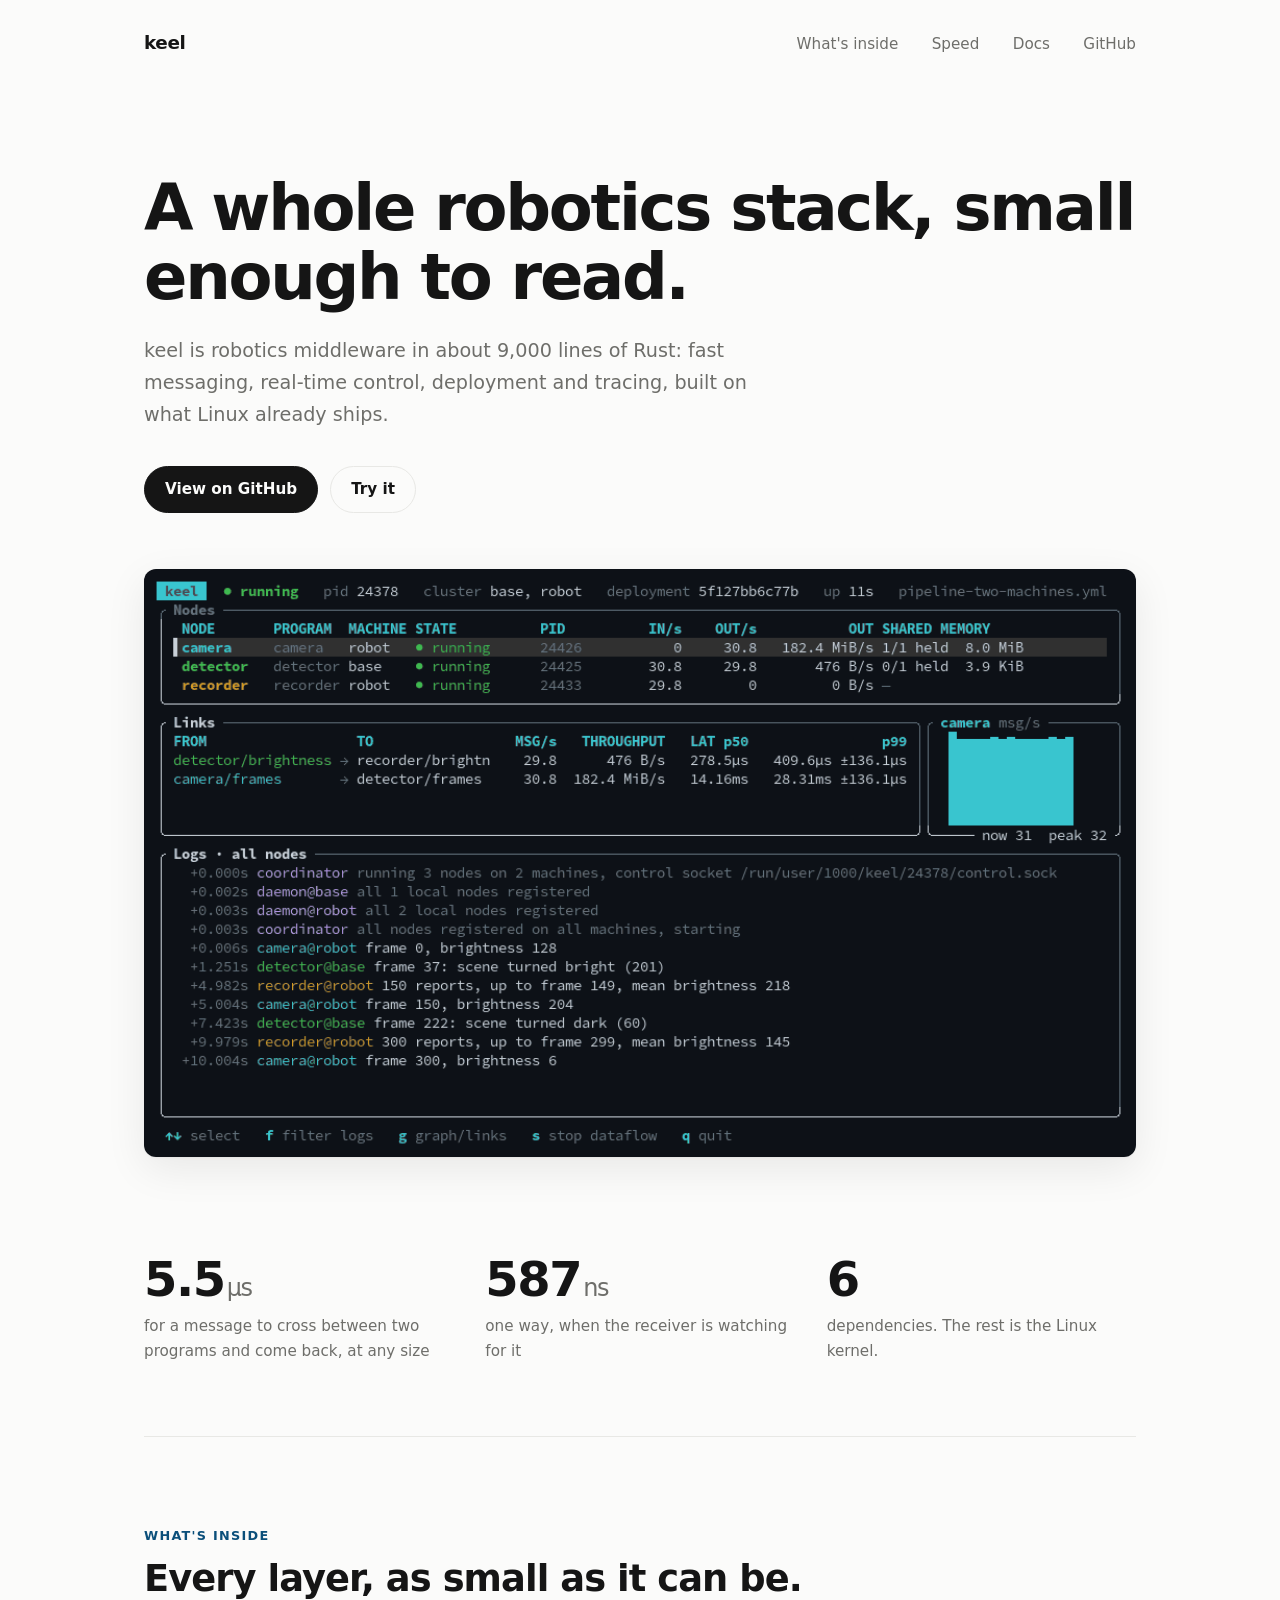
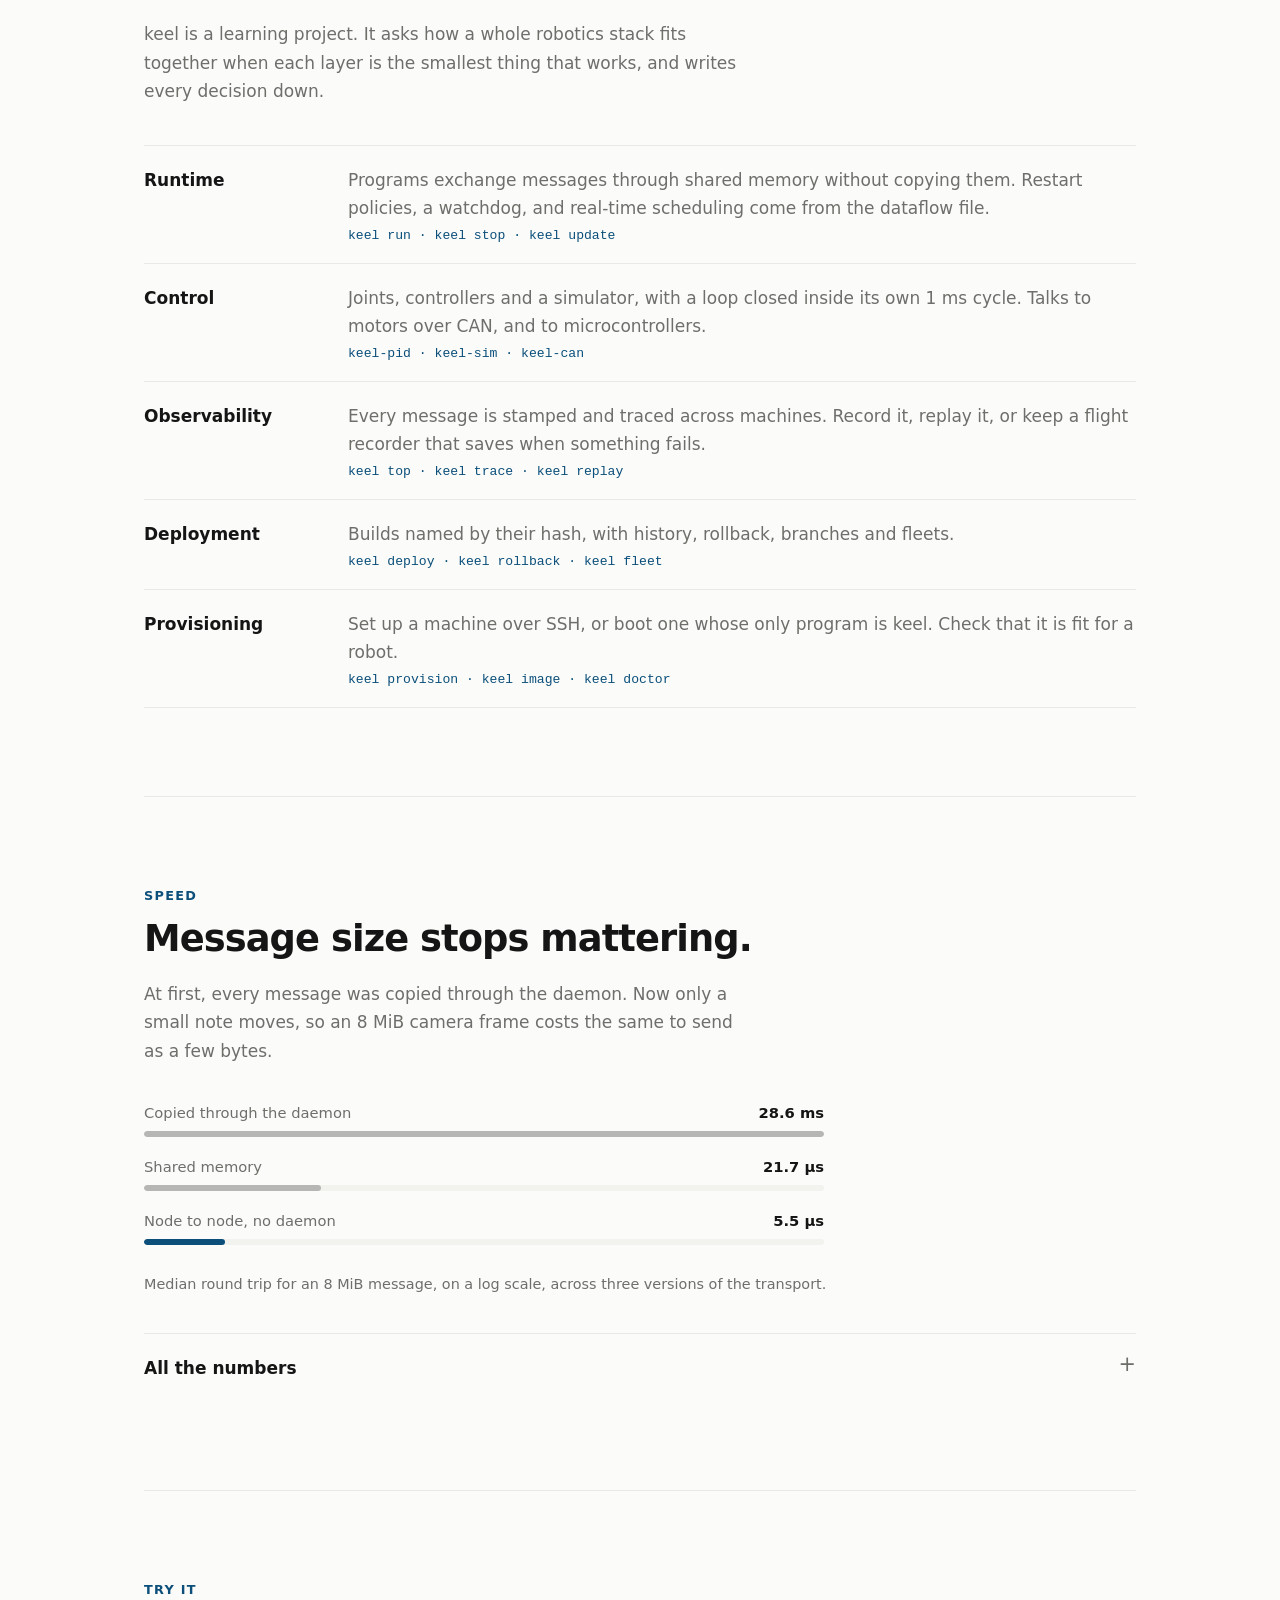
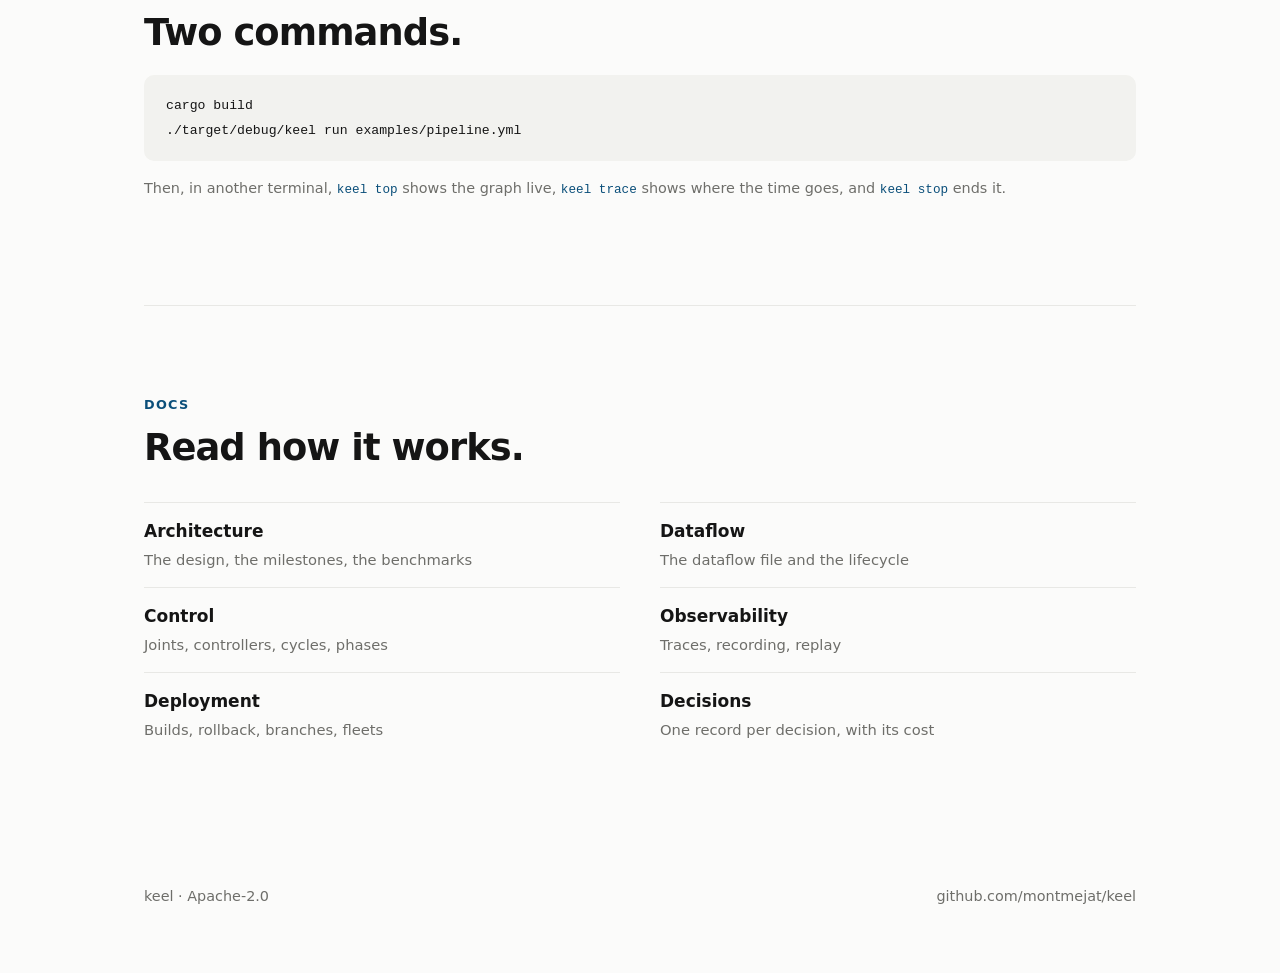
==== docs/index.html @ abe8e69a "A project page for GitHub Pages, with benchmarks from the desktop Co-Authored-By: Claude Sonnet 5.5 " ====
<!doctype html>
<html lang="en">
<head>
<meta charset="utf-8">
<meta name="viewport" content="width=device-width, initial-scale=1">
<title>keel</title>
<meta name="description" content="A whole robotics middleware stack in about 9,000 lines of Rust.">
<style>
  :root {
    --bg: #fbfbfa; --fg: #151515; --muted: #6e6e6a; --line: #e8e8e5;
    --accent: #0b4f7a; --surface: #f2f2ef; --shadow: 0 1px 2px rgb(0 0 0 / .04), 0 12px 40px rgb(0 0 0 / .08);
  }
  @media (prefers-color-scheme: dark) {
    :root {
      --bg: #0d0d0e; --fg: #f1f1ef; --muted: #8f8f8a; --line: #242426;
      --accent: #7cc0ea; --surface: #151517; --shadow: 0 1px 2px rgb(0 0 0 / .4), 0 12px 40px rgb(0 0 0 / .5);
    }
  }
  * { box-sizing: border-box; }
  html { scroll-behavior: smooth; }
  body {
    margin: 0; background: var(--bg); color: var(--fg);
    font: 17px/1.65 ui-sans-serif, system-ui, -apple-system, "Segoe UI", Roboto, "Helvetica Neue", sans-serif;
    -webkit-font-smoothing: antialiased;
  }
  a { color: inherit; text-decoration: none; }
  .wrap { max-width: 1040px; margin: 0 auto; padding: 0 24px; }
  .narrow { max-width: 680px; }

  header { display: flex; justify-content: space-between; align-items: center; padding: 28px 0; }
  .brand { font-weight: 650; letter-spacing: -0.02em; font-size: 1.15rem; }
  header nav a { margin-left: 28px; color: var(--muted); font-size: 0.95rem; transition: color .15s; }
  header nav a:hover { color: var(--fg); }

  .hero { padding: 88px 0 56px; }
  h1 { font-size: clamp(2.3rem, 6.2vw, 4rem); line-height: 1.07; letter-spacing: -0.035em; font-weight: 650; margin: 0 0 24px; max-width: 16em; }
  .sub { font-size: 1.2rem; color: var(--muted); max-width: 32em; margin: 0 0 36px; }
  .cta { display: flex; gap: 12px; flex-wrap: wrap; }
  .btn { padding: 10px 20px; border-radius: 999px; font-size: 0.95rem; font-weight: 550; border: 1px solid var(--line); transition: background .15s, border-color .15s; }
  .btn.primary { background: var(--fg); color: var(--bg); border-color: var(--fg); }
  .btn:hover { border-color: var(--muted); }

  figure { margin: 0 0 24px; }
  figure img { display: block; width: 100%; border-radius: 12px; box-shadow: var(--shadow); }

  .numbers { display: grid; grid-template-columns: repeat(3, 1fr); gap: 32px; padding: 72px 0; border-bottom: 1px solid var(--line); }
  .num { font-size: clamp(2rem, 4.5vw, 3rem); letter-spacing: -0.03em; font-weight: 600; line-height: 1.1; font-variant-numeric: tabular-nums; }
  .num small { font-size: 0.5em; font-weight: 500; margin-left: 2px; color: var(--muted); }
  .cap { color: var(--muted); font-size: 0.95rem; margin-top: 8px; }

  section { padding: 88px 0; border-bottom: 1px solid var(--line); }
  section:last-of-type { border-bottom: 0; }
  .eyebrow { font-size: 0.8rem; letter-spacing: 0.1em; text-transform: uppercase; color: var(--accent); font-weight: 600; margin: 0 0 12px; }
  h2 { font-size: clamp(1.7rem, 3.6vw, 2.3rem); letter-spacing: -0.025em; line-height: 1.15; font-weight: 650; margin: 0 0 20px; max-width: 18em; }
  p { margin: 0 0 16px; }
  .lede { color: var(--muted); max-width: 36em; }

  .layers { margin-top: 40px; }
  .layer { display: grid; grid-template-columns: 180px 1fr; gap: 24px; padding: 20px 0; border-top: 1px solid var(--line); }
  .layer:last-child { border-bottom: 1px solid var(--line); }
  .layer b { font-weight: 600; }
  .layer span { color: var(--muted); }
  .layer code { display: block; margin-top: 6px; font-size: 0.82rem; }

  code, pre { font: 0.88em ui-monospace, SFMono-Regular, Menlo, Consolas, monospace; }
  code { color: var(--accent); }
  pre { background: var(--surface); border-radius: 10px; padding: 18px 22px; overflow-x: auto; margin: 0 0 16px; line-height: 1.7; }
  pre code { color: var(--fg); }

  .bars { margin: 36px 0 28px; max-width: 680px; }
  .bar-row { margin: 18px 0; }
  .bar-row .head { display: flex; justify-content: space-between; font-size: 0.92rem; margin-bottom: 6px; }
  .bar-row .head span:first-child { color: var(--muted); }
  .bar-row .v { font-variant-numeric: tabular-nums; font-weight: 550; }
  .track { height: 6px; background: var(--surface); border-radius: 3px; overflow: hidden; }
  .fill { height: 100%; border-radius: 3px; background: var(--accent); transition: width .8s cubic-bezier(.2,.7,.2,1); }
  .bar-row.dim .fill { background: var(--muted); opacity: .45; }

  details { margin-top: 36px; border-top: 1px solid var(--line); }
  summary { cursor: pointer; list-style: none; padding: 20px 0; font-weight: 550; display: flex; justify-content: space-between; }
  summary::-webkit-details-marker { display: none; }
  summary::after { content: "+"; color: var(--muted); font-weight: 400; font-size: 1.3rem; line-height: 1; }
  details[open] summary::after { content: "\2212"; }
  details h3 { font-size: 1rem; font-weight: 600; margin: 40px 0 4px; }
  details h3:first-of-type { margin-top: 8px; }
  details p.muted, .muted { color: var(--muted); font-size: 0.9rem; }
  .table-wrap { overflow-x: auto; margin: 12px 0 8px; }
  table { border-collapse: collapse; width: 100%; font-size: 0.92rem; }
  th { text-align: left; font-weight: 500; color: var(--muted); }
  th, td { padding: 9px 12px 9px 0; border-bottom: 1px solid var(--line); }
  td.n, th.n { text-align: right; padding-right: 0; padding-left: 12px; white-space: nowrap; font-variant-numeric: tabular-nums; }
  details .bars { margin: 20px 0 8px; }
  details code { color: var(--fg); background: var(--surface); padding: 1px 6px; border-radius: 4px; }

  .docs { display: grid; grid-template-columns: repeat(2, 1fr); gap: 0 40px; margin-top: 32px; }
  .docs a { display: block; padding: 14px 0; border-top: 1px solid var(--line); }
  .docs a b { font-weight: 600; display: block; }
  .docs a span { color: var(--muted); font-size: 0.92rem; }
  .docs a:hover b { color: var(--accent); }

  footer { padding: 40px 0 64px; color: var(--muted); font-size: 0.9rem; display: flex; justify-content: space-between; flex-wrap: wrap; gap: 8px; }
  footer a:hover { color: var(--fg); }

  @media (max-width: 640px) {
    body { font-size: 16px; }
    header nav a { margin-left: 18px; }
    .hero { padding: 48px 0 40px; }
    .numbers { grid-template-columns: 1fr; gap: 28px; padding: 48px 0; }
    section { padding: 56px 0; }
    .layer { grid-template-columns: 1fr; gap: 4px; }
    .docs { grid-template-columns: 1fr; }
  }
  @media (prefers-reduced-motion: reduce) { .fill { transition: none; } html { scroll-behavior: auto; } }
</style>
</head>
<body>

<div class="wrap">
  <header>
    <a class="brand" href="#">keel</a>
    <nav>
      <a href="#inside">What's inside</a>
      <a href="#speed">Speed</a>
      <a href="#docs">Docs</a>
      <a href="https://github.com/montmejat/keel">GitHub</a>
    </nav>
  </header>

  <div class="hero">
    <h1>A whole robotics stack, small enough to read.</h1>
    <p class="sub">keel is robotics middleware in about 9,000 lines of Rust: fast messaging, real-time control, deployment and tracing, built on what Linux already ships.</p>
    <div class="cta">
      <a class="btn primary" href="https://github.com/montmejat/keel">View on GitHub</a>
      <a class="btn" href="#try-it">Try it</a>
    </div>
  </div>

  <figure>
    <img src="top.gif" alt="keel top: a camera pipeline running across two machines">
  </figure>

  <div class="numbers">
    <div><div class="num">5.5<small>µs</small></div><div class="cap">for a message to cross between two programs and come back, at any size</div></div>
    <div><div class="num">587<small>ns</small></div><div class="cap">one way, when the receiver is watching for it</div></div>
    <div><div class="num">6</div><div class="cap">dependencies. The rest is the Linux kernel.</div></div>
  </div>

  <section id="inside">
    <p class="eyebrow">What's inside</p>
    <h2>Every layer, as small as it can be.</h2>
    <p class="lede">keel is a learning project. It asks how a whole robotics stack fits together when each layer is the smallest thing that works, and writes every decision down.</p>
    <div class="layers">
      <div class="layer"><b>Runtime</b><span>Programs exchange messages through shared memory without copying them. Restart policies, a watchdog, and real-time scheduling come from the dataflow file.<code>keel run · keel stop · keel update</code></span></div>
      <div class="layer"><b>Control</b><span>Joints, controllers and a simulator, with a loop closed inside its own 1 ms cycle. Talks to motors over CAN, and to microcontrollers.<code>keel-pid · keel-sim · keel-can</code></span></div>
      <div class="layer"><b>Observability</b><span>Every message is stamped and traced across machines. Record it, replay it, or keep a flight recorder that saves when something fails.<code>keel top · keel trace · keel replay</code></span></div>
      <div class="layer"><b>Deployment</b><span>Builds named by their hash, with history, rollback, branches and fleets.<code>keel deploy · keel rollback · keel fleet</code></span></div>
      <div class="layer"><b>Provisioning</b><span>Set up a machine over SSH, or boot one whose only program is keel. Check that it is fit for a robot.<code>keel provision · keel image · keel doctor</code></span></div>
    </div>
  </section>

  <section id="speed">
    <p class="eyebrow">Speed</p>
    <h2>Message size stops mattering.</h2>
    <p class="lede">At first, every message was copied through the daemon. Now only a small note moves, so an 8 MiB camera frame costs the same to send as a few bytes.</p>
    <div class="bars" id="bars-rtt"></div>
    <p class="muted">Median round trip for an 8 MiB message, on a log scale, across three versions of the transport.</p>

    <details>
      <summary>All the numbers</summary>
      <p class="muted">Measured on a desktop (Core i7-8700K, 6 cores, Fedora, stock kernel, <code>powersave</code> governor, no isolation) unless noted. The control-loop and Raspberry Pi figures come from earlier runs. Each is a single run.</p>
<h3>Round trip by size</h3>
<div class="table-wrap">
<table>
  <tr><th>Size</th><th class="n">RTT p50</th><th class="n">RTT p99</th><th class="n">Messages/s</th></tr>
  <tr><td>64 B</td><td class="n">5.5 µs</td><td class="n">18.7 µs</td><td class="n">5.59 M</td></tr>
  <tr><td>4 KiB</td><td class="n">5.8 µs</td><td class="n">19.0 µs</td><td class="n">5.77 M</td></tr>
  <tr><td>64 KiB</td><td class="n">5.5 µs</td><td class="n">7.4 µs</td><td class="n">4.63 M</td></tr>
  <tr><td>1 MiB</td><td class="n">5.5 µs</td><td class="n">7.1 µs</td><td class="n">1.26 M</td></tr>
  <tr><td>8 MiB</td><td class="n">5.5 µs</td><td class="n">8.1 µs</td><td class="n">259 k</td></tr>
</table>
</div>
<p class="muted">Nothing reads or writes the payload, so this measures the hand-off, not memory bandwidth. A real producer pays for writing its frame once, in place.</p>

<h3>One hop, one way</h3>
<p class="muted">A message every millisecond, measured from publish to the receiver's hands. "Floor" is the same measurement with keel out of the way.</p>
<div class="table-wrap">
<table>
  <tr><th></th><th class="n">p50</th><th class="n">p99</th><th class="n">p99.9</th><th class="n">max</th></tr>
  <tr><td>keel, sleeping</td><td class="n">70.8 µs</td><td class="n">864.5 µs</td><td class="n">2.15 ms</td><td class="n">2.89 ms</td></tr>
  <tr><td>keel, spinning</td><td class="n">587 ns</td><td class="n">1.97 µs</td><td class="n">19.3 µs</td><td class="n">27.6 µs</td></tr>
  <tr><td>floor, futex</td><td class="n">69.5 µs</td><td class="n">447.9 µs</td><td class="n">886.6 µs</td><td class="n">1.09 ms</td></tr>
  <tr><td>floor, spin</td><td class="n">114 ns</td><td class="n">346 ns</td><td class="n">15.6 µs</td><td class="n">35.3 µs</td></tr>
</table>
</div>

<h3>Down to nanoseconds</h3>
<p class="muted">Median one-way hop with the receiver spinning, log scale. Only a descriptor moves, so the size of the message doesn't matter.</p>
<div class="bars" id="bars-ns"></div>
<p>Between two hyperthreads of one core keel hops in 349 ns against 79 ns for the floor. The few hundred nanoseconds keel adds is the hop touching four cache lines in turn (bell, ring, entry, region header) where the floor touches one. On a laptop a 6.2 MB frame hopped like 64 bytes (574 ns), and reading it then took 79 µs.</p>

<h3>Closing a control loop within its cycle</h3>
<p class="muted">Laptop. A PID holding a simulated joint at 1 kHz: time from the state being sent to the command arriving.</p>
<div class="bars" id="bars-ctl"></div>

<h3>Jitter on a Raspberry Pi 3</h3>
<p class="muted">A 1 kHz loop, 10,000 ticks, every core busy. Stock kernel, not PREEMPT_RT.</p>
<div class="table-wrap">
<table>
  <tr><th></th><th class="n">Wake-up late, p99</th><th class="n">Worst wake-up</th><th class="n">Worst round trip</th><th class="n">Missed</th></tr>
  <tr><td>Normal scheduling</td><td class="n">69.5 µs</td><td class="n">5.1 ms</td><td class="n">6.0 ms</td><td class="n">2.5%</td></tr>
  <tr><td><code>SCHED_FIFO</code> and pinning</td><td class="n">12.2 µs</td><td class="n">85.8 µs</td><td class="n">331 µs</td><td class="n">0.0%</td></tr>
</table>
</div>

      <p class="muted" style="margin-top:28px">Reproduce: <code>cargo build --release &amp;&amp; ./target/release/keel run examples/bench.yml</code>. The raw runs are in the <a href="https://github.com/montmejat/keel/blob/main/docs/architecture.md#benchmarks" style="text-decoration:underline">architecture doc</a>.</p>
    </details>
  </section>

  <section id="try-it">
    <p class="eyebrow">Try it</p>
    <h2>Two commands.</h2>
    <pre><code>cargo build
./target/debug/keel run examples/pipeline.yml</code></pre>
    <p class="muted">Then, in another terminal, <code>keel top</code> shows the graph live, <code>keel trace</code> shows where the time goes, and <code>keel stop</code> ends it.</p>
  </section>

  <section id="docs">
    <p class="eyebrow">Docs</p>
    <h2>Read how it works.</h2>
    <div class="docs">
      <a href="https://github.com/montmejat/keel/blob/main/docs/architecture.md"><b>Architecture</b><span>The design, the milestones, the benchmarks</span></a>
      <a href="https://github.com/montmejat/keel/blob/main/docs/dataflow.md"><b>Dataflow</b><span>The dataflow file and the lifecycle</span></a>
      <a href="https://github.com/montmejat/keel/blob/main/docs/control.md"><b>Control</b><span>Joints, controllers, cycles, phases</span></a>
      <a href="https://github.com/montmejat/keel/blob/main/docs/observability.md"><b>Observability</b><span>Traces, recording, replay</span></a>
      <a href="https://github.com/montmejat/keel/blob/main/docs/deployment.md"><b>Deployment</b><span>Builds, rollback, branches, fleets</span></a>
      <a href="https://github.com/montmejat/keel/tree/main/docs/decisions"><b>Decisions</b><span>One record per decision, with its cost</span></a>
    </div>
  </section>

  <footer>
    <span>keel · Apache-2.0</span>
    <a href="https://github.com/montmejat/keel">github.com/montmejat/keel</a>
  </footer>
</div>

<script>
  // Log-scale bars: width follows log10(value), so a 1000x gap stays readable.
  function bars(id, rows) {
    var el = document.getElementById(id);
    var logs = rows.map(function (r) { return Math.log10(r.us); });
    var lo = Math.min.apply(null, logs) - 0.5, hi = Math.max.apply(null, logs);
    rows.forEach(function (r, i) {
      var row = document.createElement('div');
      row.className = 'bar-row' + (r.dim ? ' dim' : '');
      row.innerHTML = '<div class="head"><span></span><span class="v"></span></div><div class="track"><div class="fill" style="width:0"></div></div>';
      row.querySelector('.head span').textContent = r.label;
      row.querySelector('.v').textContent = r.text;
      el.appendChild(row);
      var pct = Math.max(2, (logs[i] - lo) / (hi - lo) * 100);
      requestAnimationFrame(function () { requestAnimationFrame(function () { row.querySelector('.fill').style.width = pct + '%'; }); });
    });
  }
  bars('bars-rtt', [
    { label: 'Copied through the daemon', us: 28600, text: '28.6 ms', dim: true },
    { label: 'Shared memory', us: 21.7, text: '21.7 µs', dim: true },
    { label: 'Node to node, no daemon', us: 5.5, text: '5.5 µs' }
  ]);
  bars('bars-ns', [
    { label: 'Floor, siblings', us: 0.079, text: '79 ns', dim: true },
    { label: 'Floor, 2 cores', us: 0.114, text: '114 ns', dim: true },
    { label: 'keel, siblings', us: 0.349, text: '349 ns' },
    { label: 'keel, 2 cores', us: 0.587, text: '587 ns' }
  ]);
  bars('bars-ctl', [
    { label: 'Next cycle', us: 1000, text: '~1000 µs', dim: true },
    { label: 'Same cycle', us: 20, text: '~20 µs' },
    { label: 'Sim spins', us: 15, text: '~15 µs' },
    { label: 'Controller spins', us: 3.5, text: '~3–4 µs' },
    { label: 'Both, pinned', us: 1.3, text: '~1.3 µs' }
  ]);
</script>
</body>
</html>
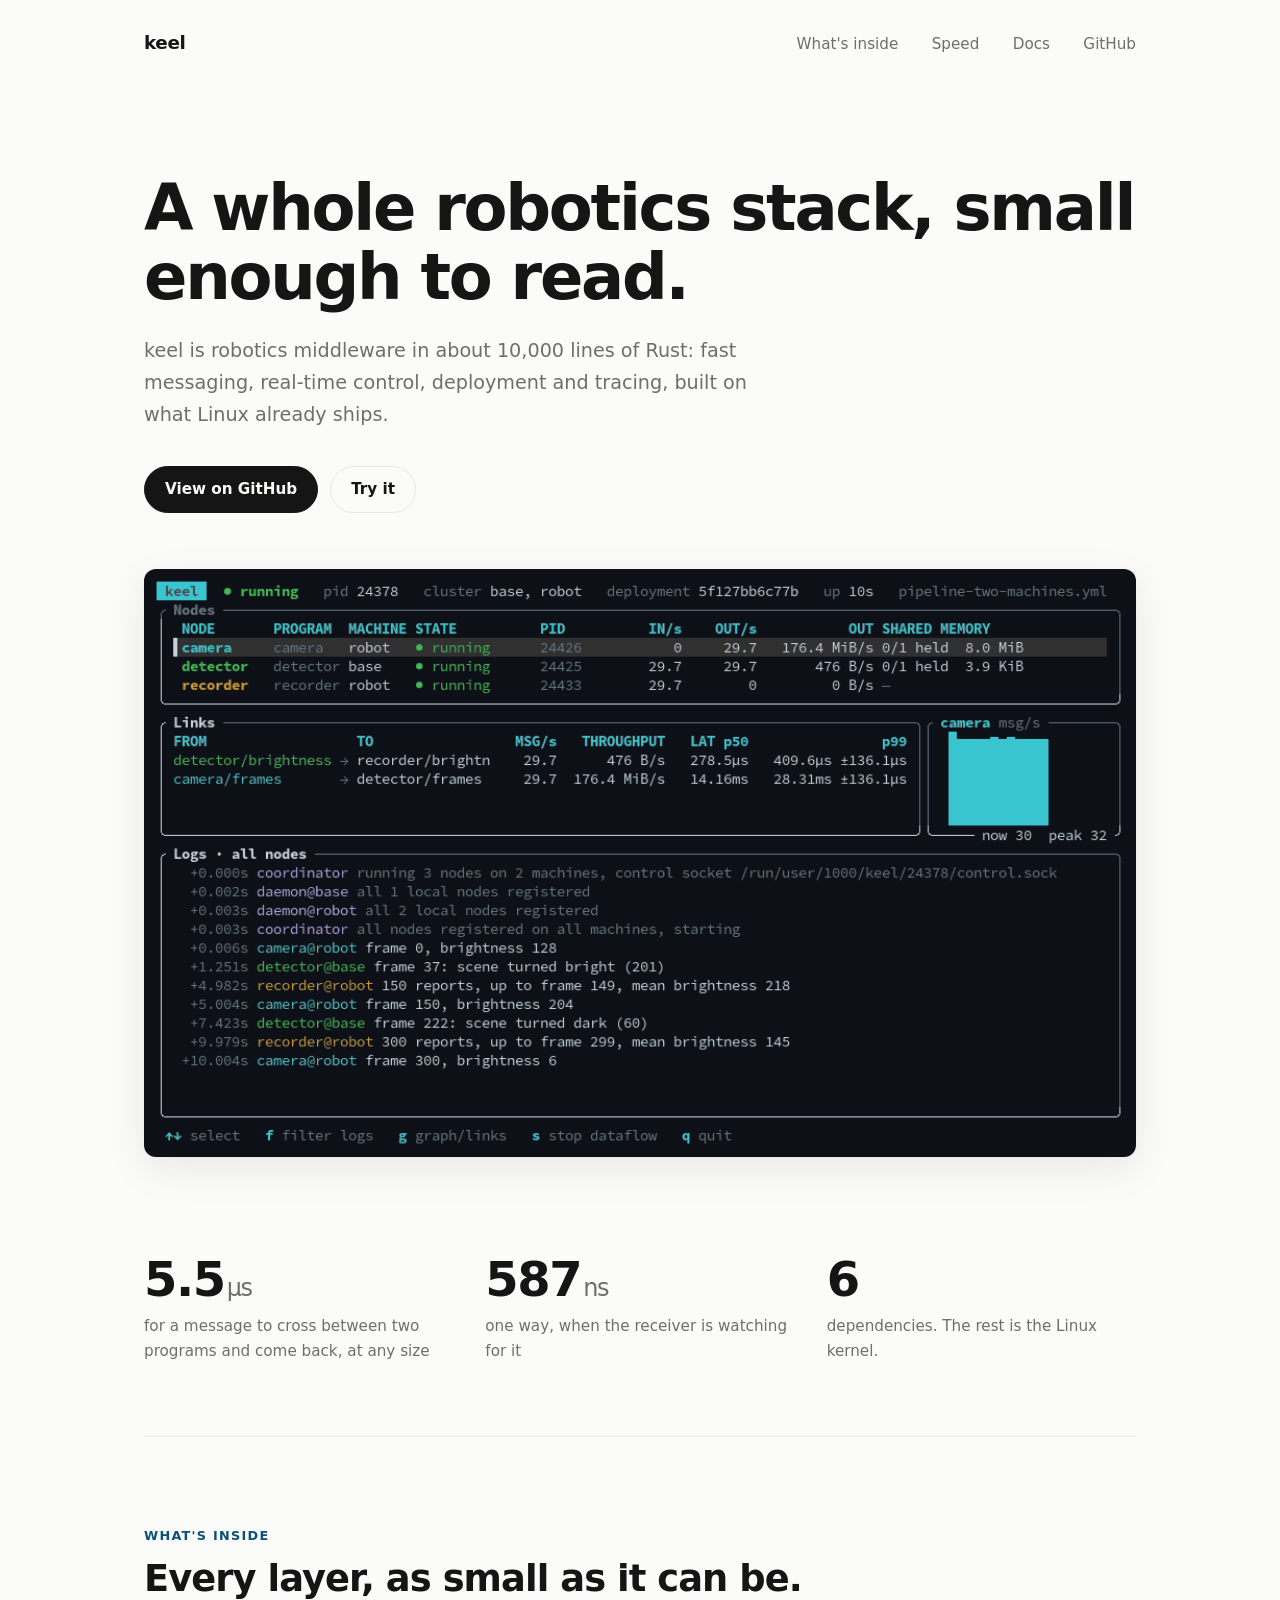
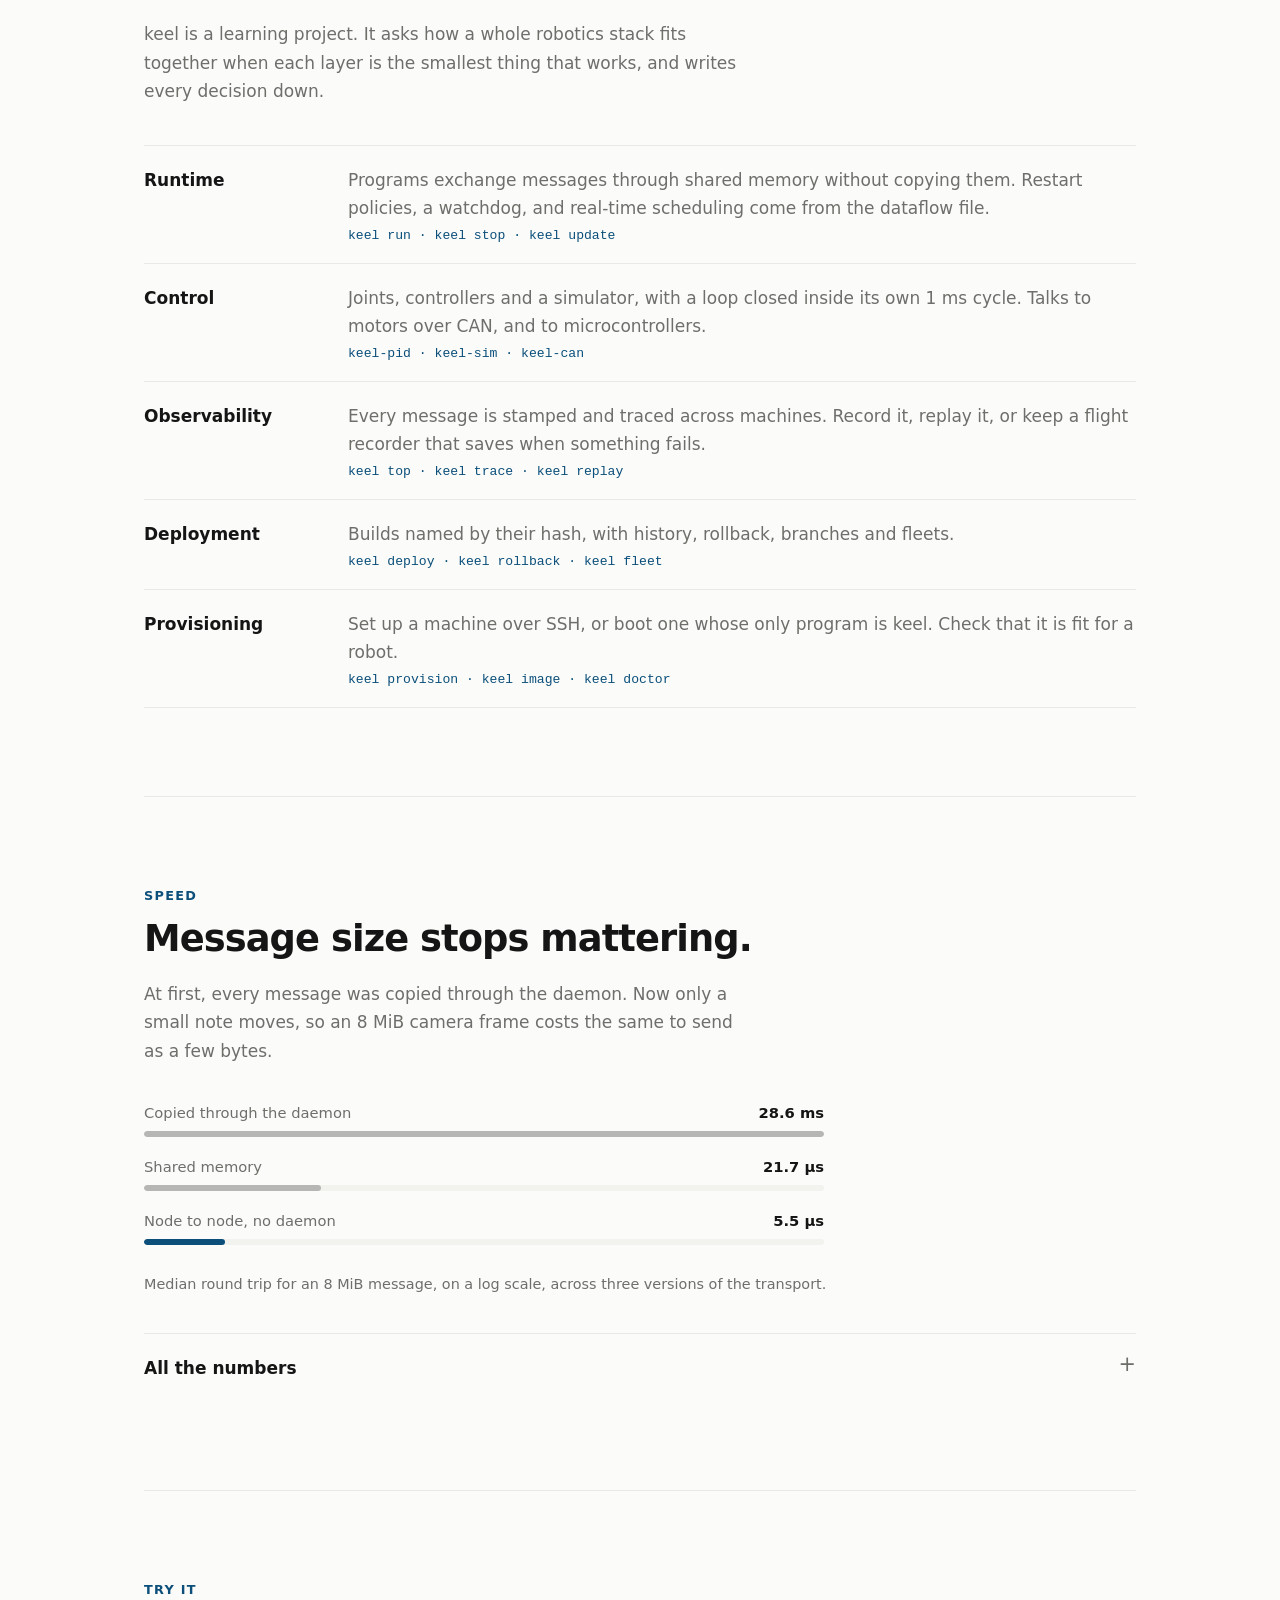
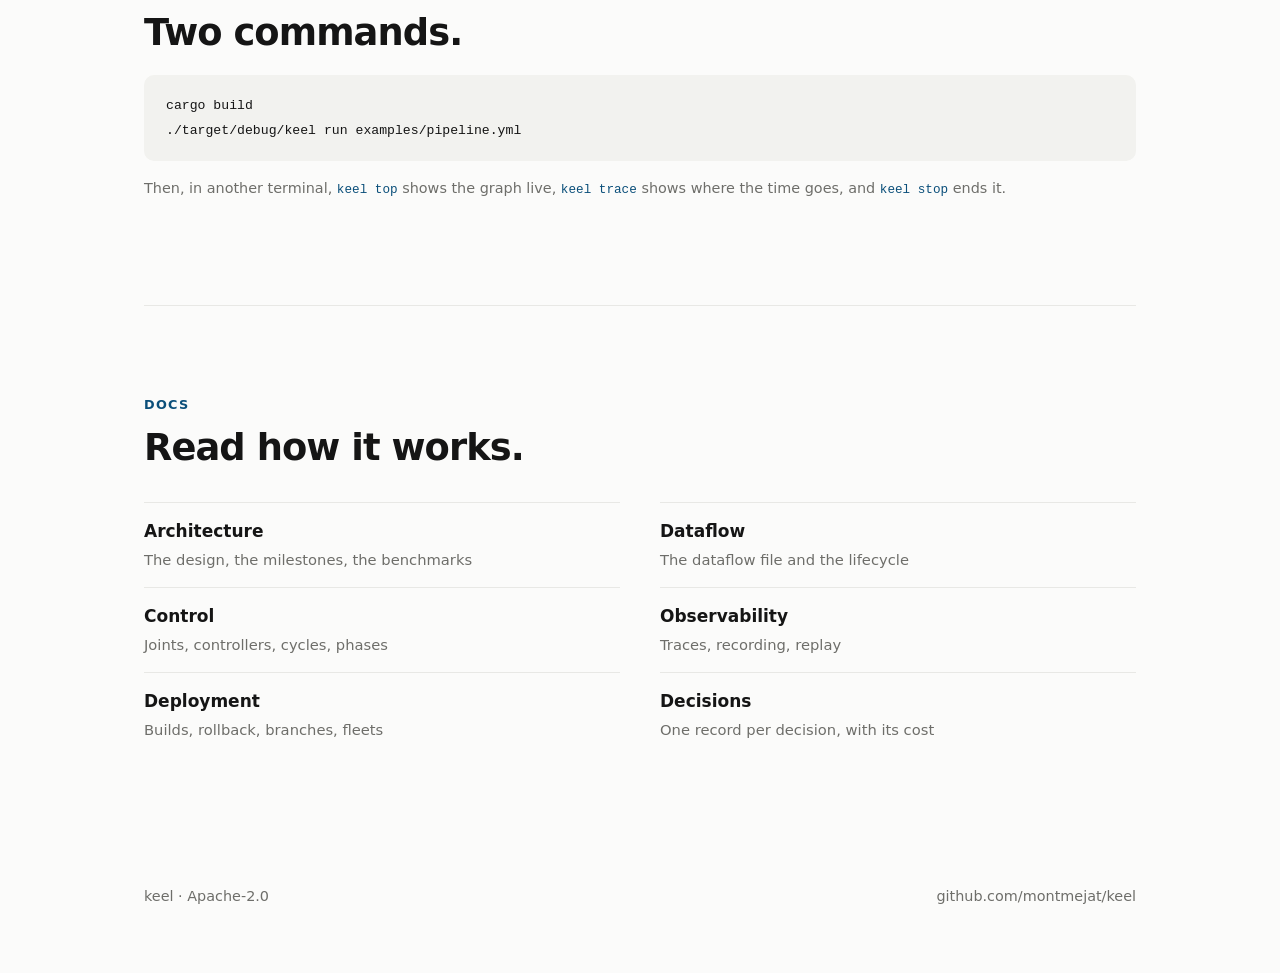
==== commit dbc75a49: "About 10,000 lines now Co-Authored-By: Claude Opus 5.5 <noreply@anthropic.com>" ====
--- a/docs/index.html
+++ b/docs/index.html
@@ -4,7 +4,7 @@
 <meta charset="utf-8">
 <meta name="viewport" content="width=device-width, initial-scale=1">
 <title>keel</title>
-<meta name="description" content="A whole robotics middleware stack in about 9,000 lines of Rust.">
+<meta name="description" content="A whole robotics middleware stack in about 10,000 lines of Rust.">
 <style>
   :root {
     --bg: #fbfbfa; --fg: #151515; --muted: #6e6e6a; --line: #e8e8e5;
@@ -128,7 +128,7 @@
 
   <div class="hero">
     <h1>A whole robotics stack, small enough to read.</h1>
-    <p class="sub">keel is robotics middleware in about 9,000 lines of Rust: fast messaging, real-time control, deployment and tracing, built on what Linux already ships.</p>
+    <p class="sub">keel is robotics middleware in about 10,000 lines of Rust: fast messaging, real-time control, deployment and tracing, built on what Linux already ships.</p>
     <div class="cta">
       <a class="btn primary" href="https://github.com/montmejat/keel">View on GitHub</a>
       <a class="btn" href="#try-it">Try it</a>
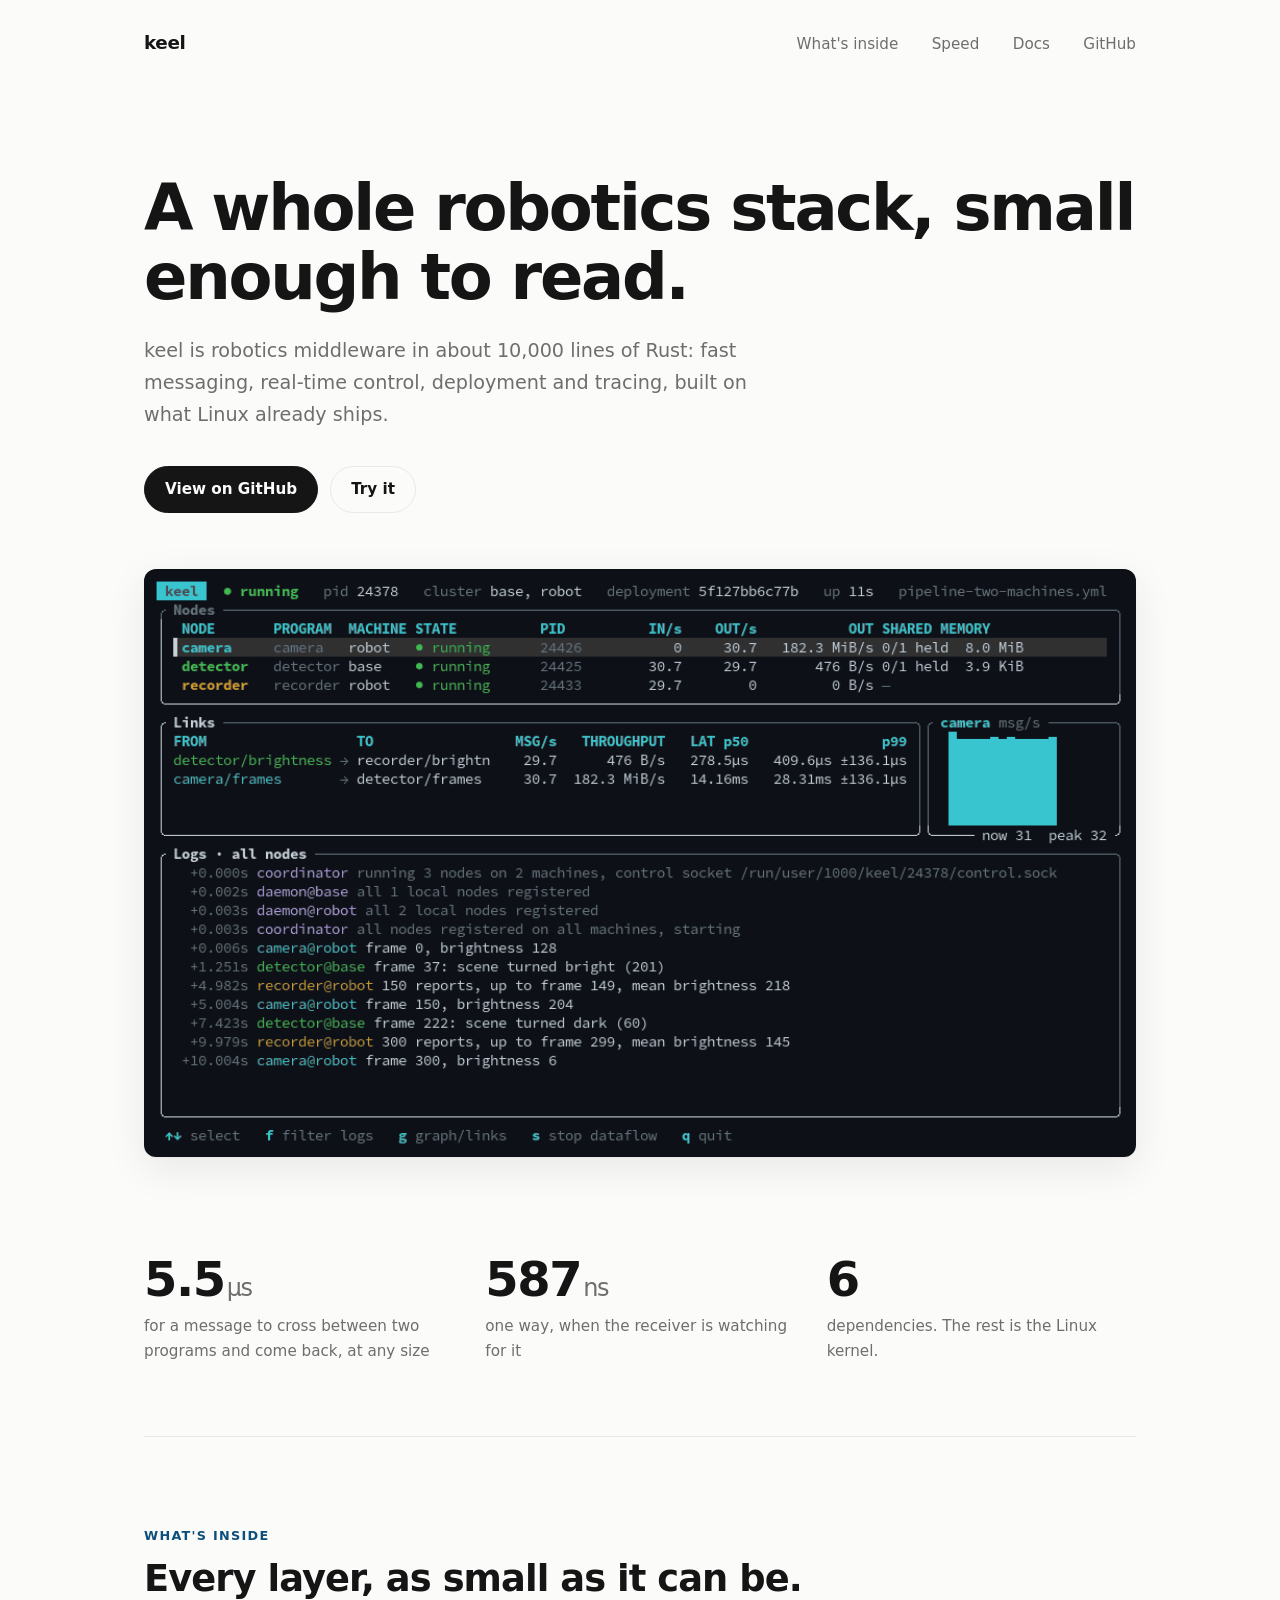
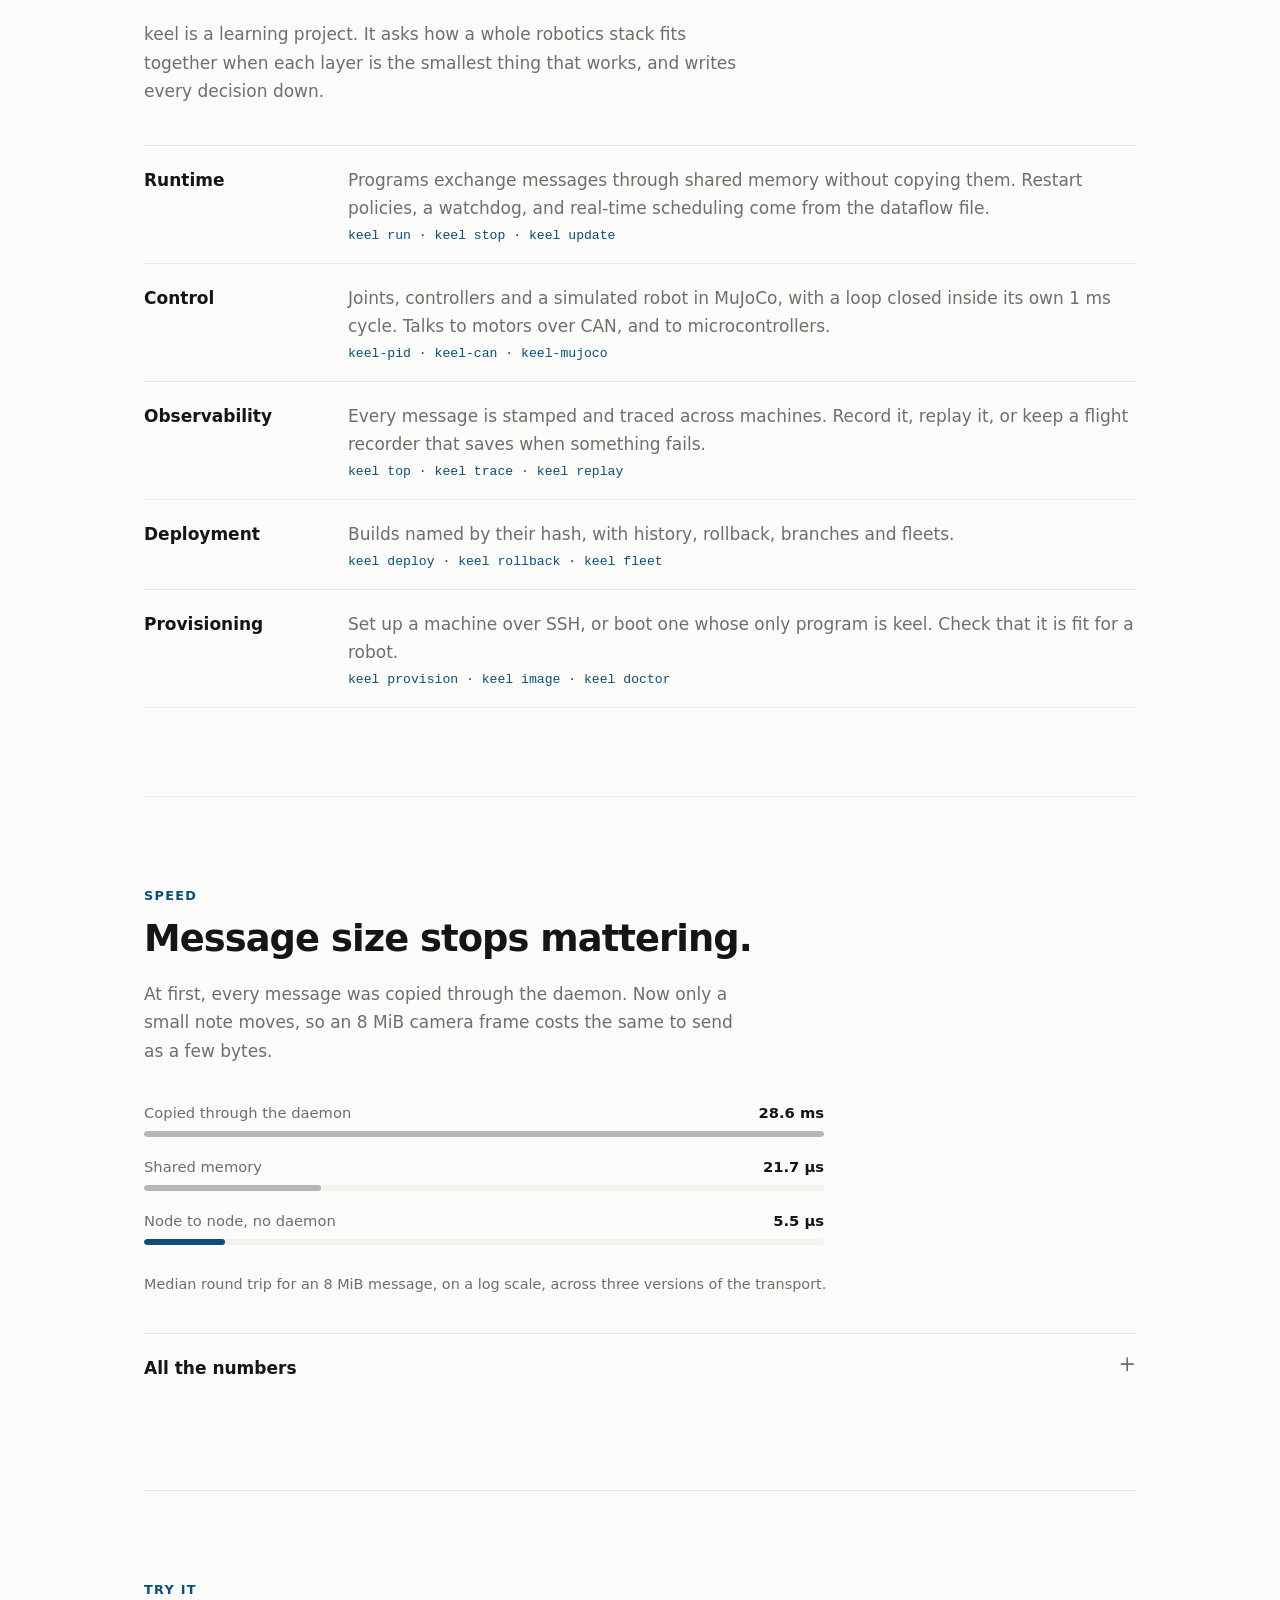
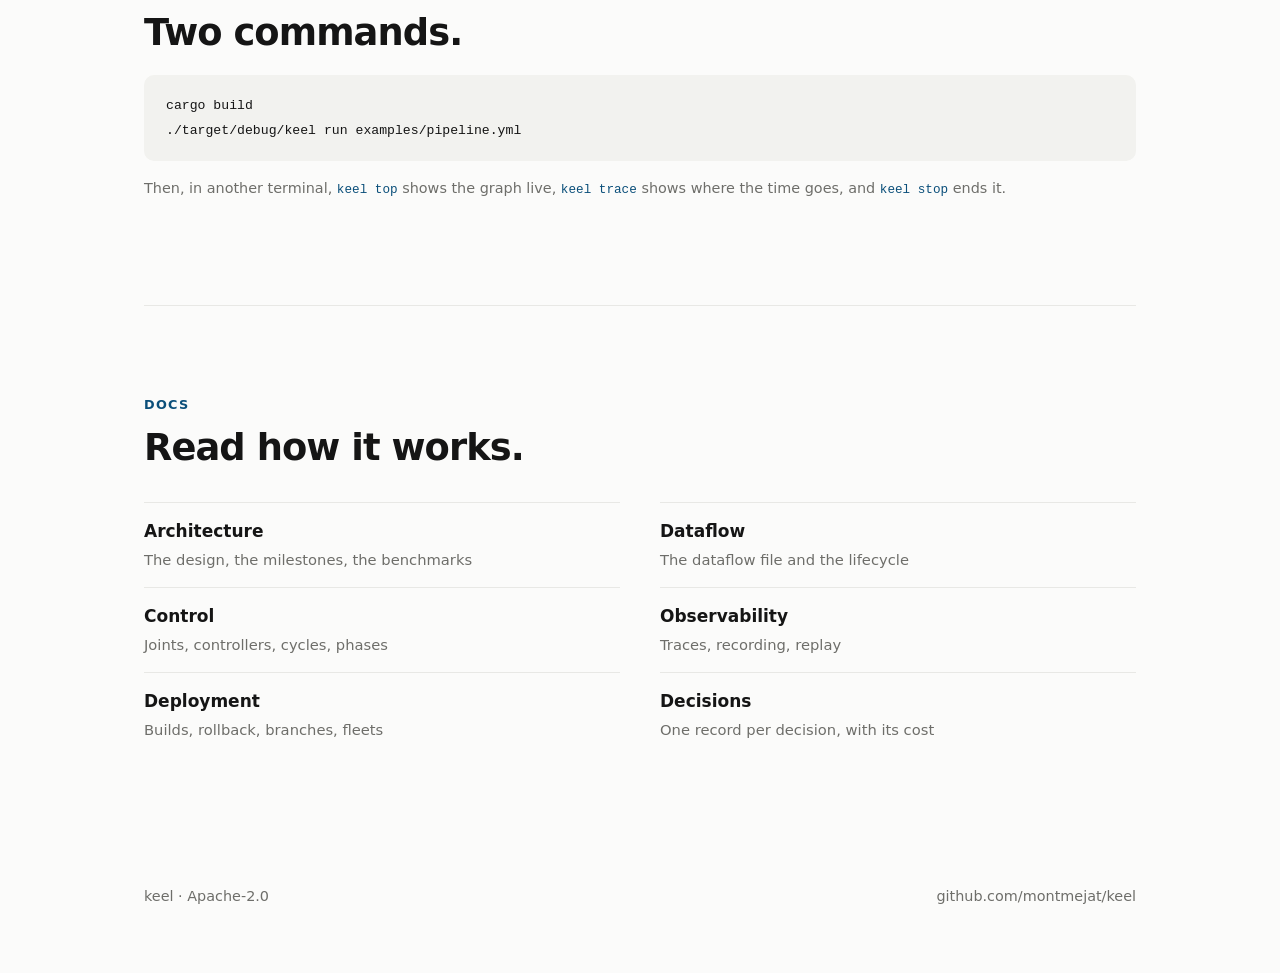
==== commit 90b0f98a: "One simulation, MuJoCo's: retire the pendulums keel-sim, keel-can-motor and keel-micro-joint were te" ====
--- a/docs/index.html
+++ b/docs/index.html
@@ -151,7 +151,7 @@
     <p class="lede">keel is a learning project. It asks how a whole robotics stack fits together when each layer is the smallest thing that works, and writes every decision down.</p>
     <div class="layers">
       <div class="layer"><b>Runtime</b><span>Programs exchange messages through shared memory without copying them. Restart policies, a watchdog, and real-time scheduling come from the dataflow file.<code>keel run · keel stop · keel update</code></span></div>
-      <div class="layer"><b>Control</b><span>Joints, controllers and a simulator, with a loop closed inside its own 1 ms cycle. Talks to motors over CAN, and to microcontrollers.<code>keel-pid · keel-sim · keel-can</code></span></div>
+      <div class="layer"><b>Control</b><span>Joints, controllers and a simulated robot in MuJoCo, with a loop closed inside its own 1 ms cycle. Talks to motors over CAN, and to microcontrollers.<code>keel-pid · keel-can · keel-mujoco</code></span></div>
       <div class="layer"><b>Observability</b><span>Every message is stamped and traced across machines. Record it, replay it, or keep a flight recorder that saves when something fails.<code>keel top · keel trace · keel replay</code></span></div>
       <div class="layer"><b>Deployment</b><span>Builds named by their hash, with history, rollback, branches and fleets.<code>keel deploy · keel rollback · keel fleet</code></span></div>
       <div class="layer"><b>Provisioning</b><span>Set up a machine over SSH, or boot one whose only program is keel. Check that it is fit for a robot.<code>keel provision · keel image · keel doctor</code></span></div>
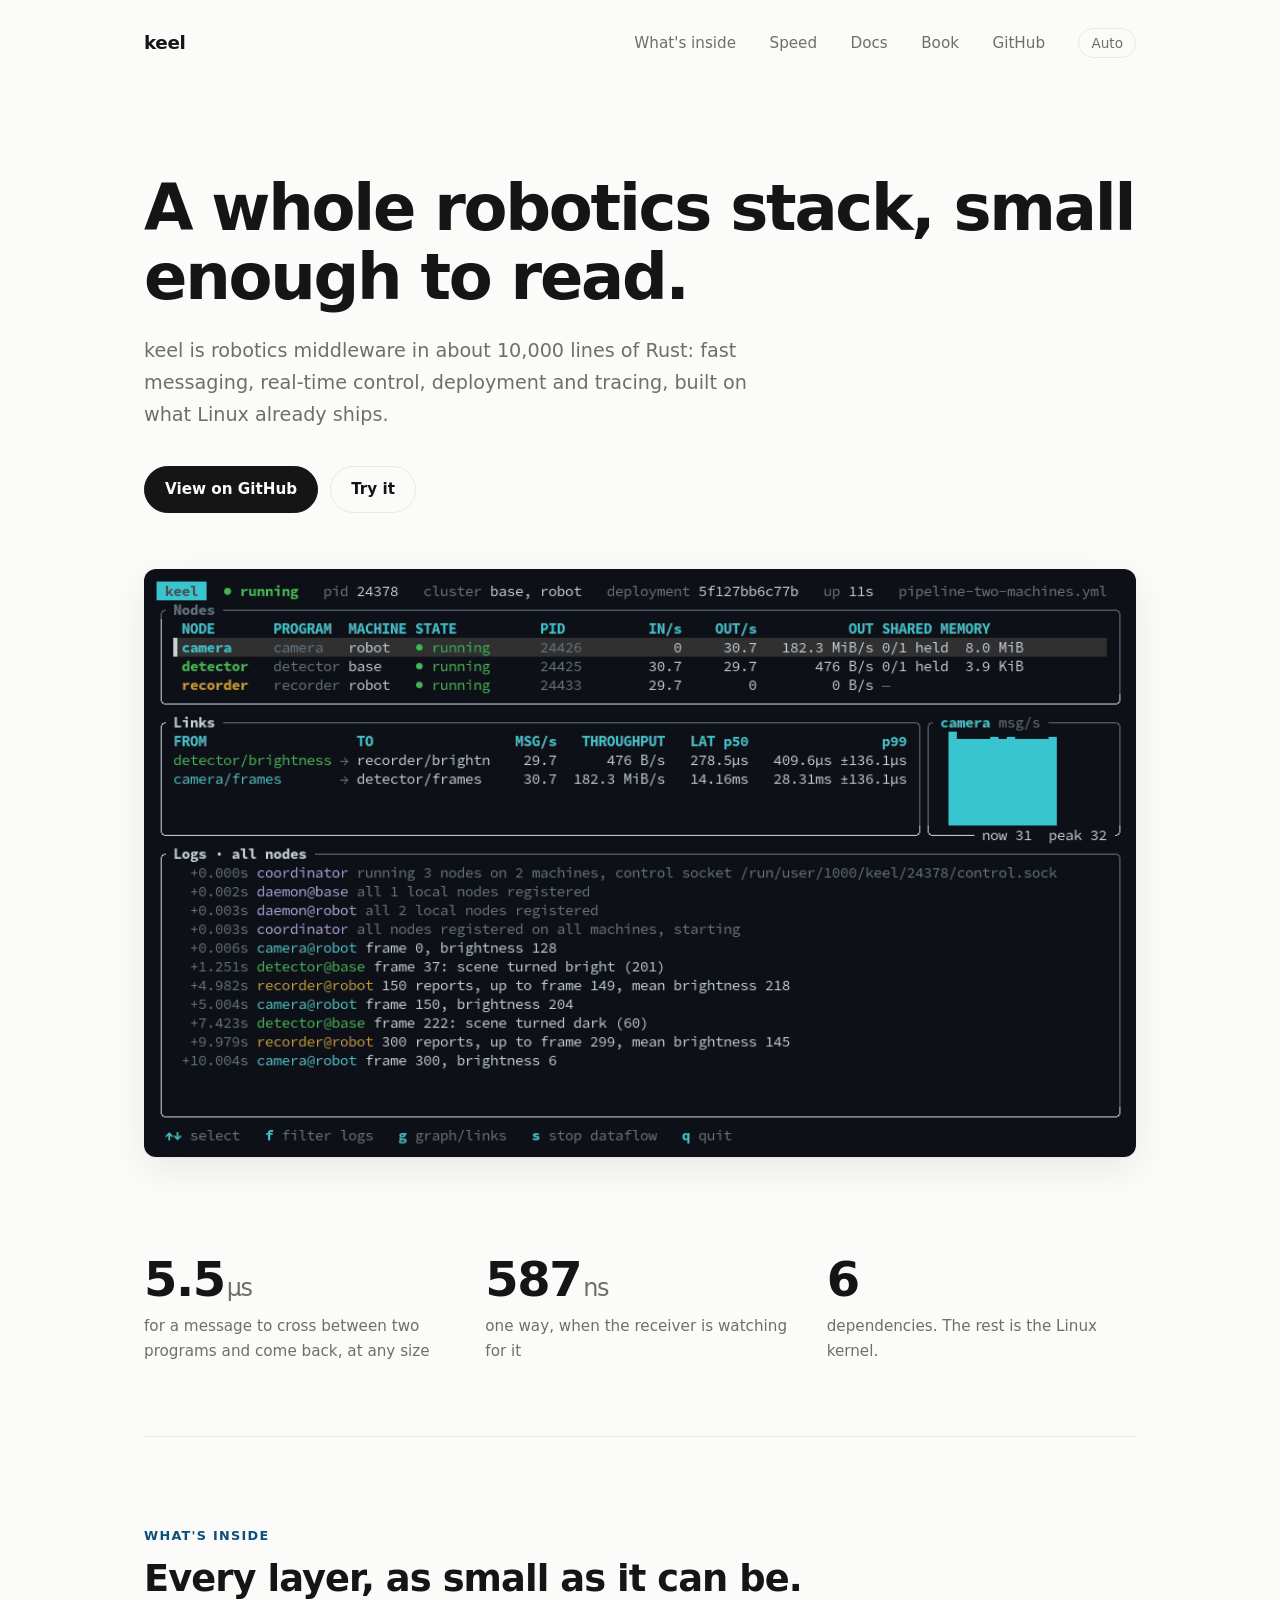
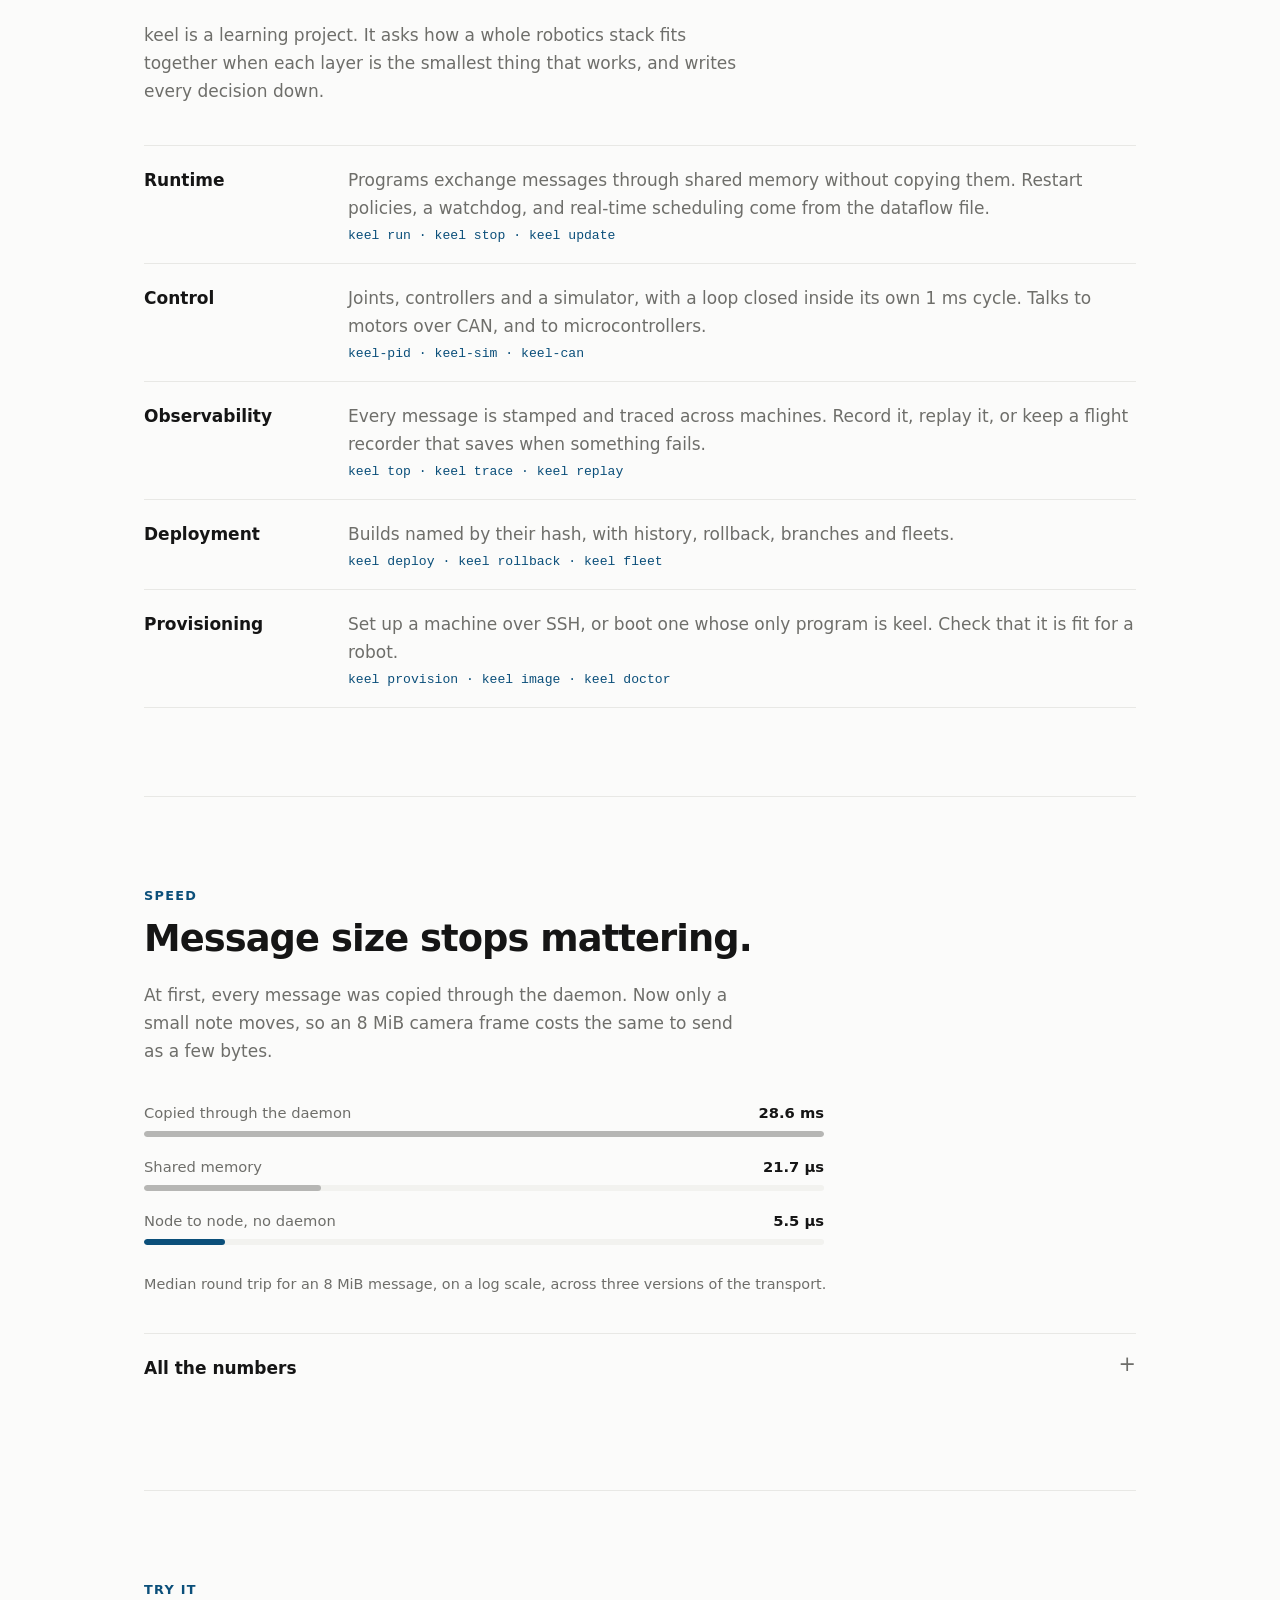
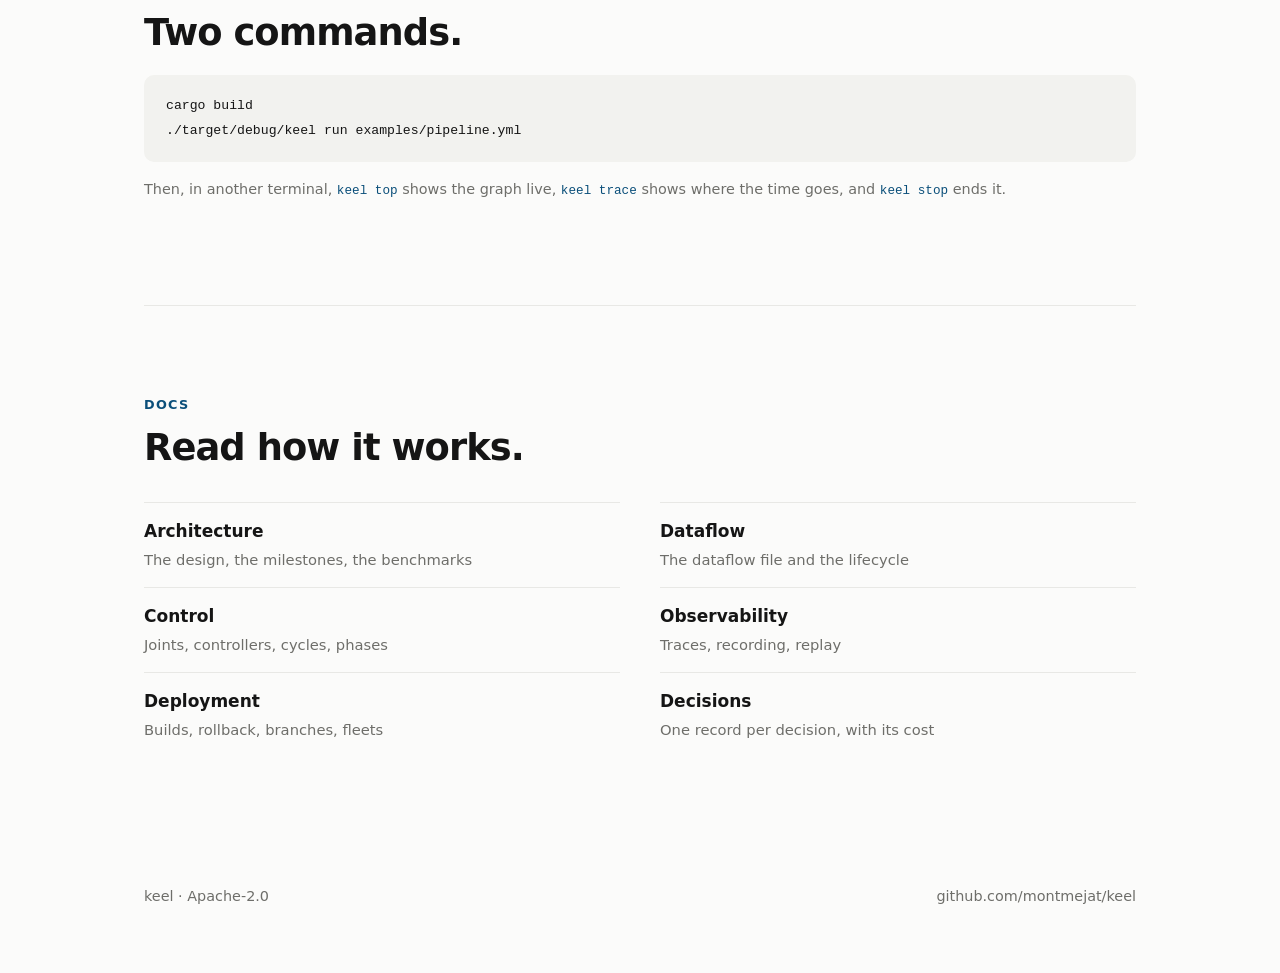
==== commit ef32fa64: "One website, plain, light and dark; the book moves to keel-book The project page (docs/index.html, w" ====
--- a/docs/index.html
+++ b/docs/index.html
@@ -4,18 +4,31 @@
 <meta charset="utf-8">
 <meta name="viewport" content="width=device-width, initial-scale=1">
 <title>keel</title>
+<script>
+  // Light, dark, or as the system says, kept for next time.
+  try { const t = localStorage.getItem('keel-theme'); if (t === 'light' || t === 'dark') document.documentElement.dataset.theme = t; } catch (e) {}
+</script>
 <meta name="description" content="A whole robotics middleware stack in about 10,000 lines of Rust.">
 <style>
   :root {
     --bg: #fbfbfa; --fg: #151515; --muted: #6e6e6a; --line: #e8e8e5;
     --accent: #0b4f7a; --surface: #f2f2ef; --shadow: 0 1px 2px rgb(0 0 0 / .04), 0 12px 40px rgb(0 0 0 / .08);
   }
+  /* Dark when the system is, or when the switch says so. */
   @media (prefers-color-scheme: dark) {
-    :root {
+    :root:not([data-theme="light"]) {
       --bg: #0d0d0e; --fg: #f1f1ef; --muted: #8f8f8a; --line: #242426;
       --accent: #7cc0ea; --surface: #151517; --shadow: 0 1px 2px rgb(0 0 0 / .4), 0 12px 40px rgb(0 0 0 / .5);
+      color-scheme: dark;
     }
   }
+  :root[data-theme="dark"] {
+      --bg: #0d0d0e; --fg: #f1f1ef; --muted: #8f8f8a; --line: #242426;
+      --accent: #7cc0ea; --surface: #151517; --shadow: 0 1px 2px rgb(0 0 0 / .4), 0 12px 40px rgb(0 0 0 / .5);
+    color-scheme: dark;
+  }
+  .theme { margin-left: 28px; padding: 3px 12px; border-radius: 999px; border: 1px solid var(--line); background: none; color: var(--muted); font: inherit; font-size: 0.85rem; cursor: pointer; }
+  .theme:hover { color: var(--fg); border-color: var(--muted); }
   * { box-sizing: border-box; }
   html { scroll-behavior: smooth; }
   body {
@@ -122,7 +135,9 @@
       <a href="#inside">What's inside</a>
       <a href="#speed">Speed</a>
       <a href="#docs">Docs</a>
+      <a href="https://montmejat.github.io/keel-book/">Book</a>
       <a href="https://github.com/montmejat/keel">GitHub</a>
+      <button class="theme" id="theme" type="button">Auto</button>
     </nav>
   </header>
 
@@ -151,7 +166,7 @@
     <p class="lede">keel is a learning project. It asks how a whole robotics stack fits together when each layer is the smallest thing that works, and writes every decision down.</p>
     <div class="layers">
       <div class="layer"><b>Runtime</b><span>Programs exchange messages through shared memory without copying them. Restart policies, a watchdog, and real-time scheduling come from the dataflow file.<code>keel run · keel stop · keel update</code></span></div>
-      <div class="layer"><b>Control</b><span>Joints, controllers and a simulated robot in MuJoCo, with a loop closed inside its own 1 ms cycle. Talks to motors over CAN, and to microcontrollers.<code>keel-pid · keel-can · keel-mujoco</code></span></div>
+      <div class="layer"><b>Control</b><span>Joints, controllers and a simulator, with a loop closed inside its own 1 ms cycle. Talks to motors over CAN, and to microcontrollers.<code>keel-pid · keel-sim · keel-can</code></span></div>
       <div class="layer"><b>Observability</b><span>Every message is stamped and traced across machines. Record it, replay it, or keep a flight recorder that saves when something fails.<code>keel top · keel trace · keel replay</code></span></div>
       <div class="layer"><b>Deployment</b><span>Builds named by their hash, with history, rollback, branches and fleets.<code>keel deploy · keel rollback · keel fleet</code></span></div>
       <div class="layer"><b>Provisioning</b><span>Set up a machine over SSH, or boot one whose only program is keel. Check that it is fit for a robot.<code>keel provision · keel image · keel doctor</code></span></div>
@@ -244,6 +259,21 @@
 </div>
 
 <script>
+// The theme switch: Auto, Light, Dark.
+(() => {
+  const root = document.documentElement, button = document.getElementById('theme');
+  const order = ['auto', 'light', 'dark'], names = { auto: 'Auto', light: 'Light', dark: 'Dark' };
+  const current = () => root.dataset.theme || 'auto';
+  const label = () => { button.textContent = names[current()]; button.setAttribute('aria-label', `Theme: ${names[current()]}. Change it`); };
+  label();
+  button.addEventListener('click', () => {
+    const next = order[(order.indexOf(current()) + 1) % order.length];
+    if (next === 'auto') delete root.dataset.theme; else root.dataset.theme = next;
+    try { localStorage.setItem('keel-theme', next); } catch (e) {}
+    label();
+  });
+})();
+
   // Log-scale bars: width follows log10(value), so a 1000x gap stays readable.
   function bars(id, rows) {
     var el = document.getElementById(id);
